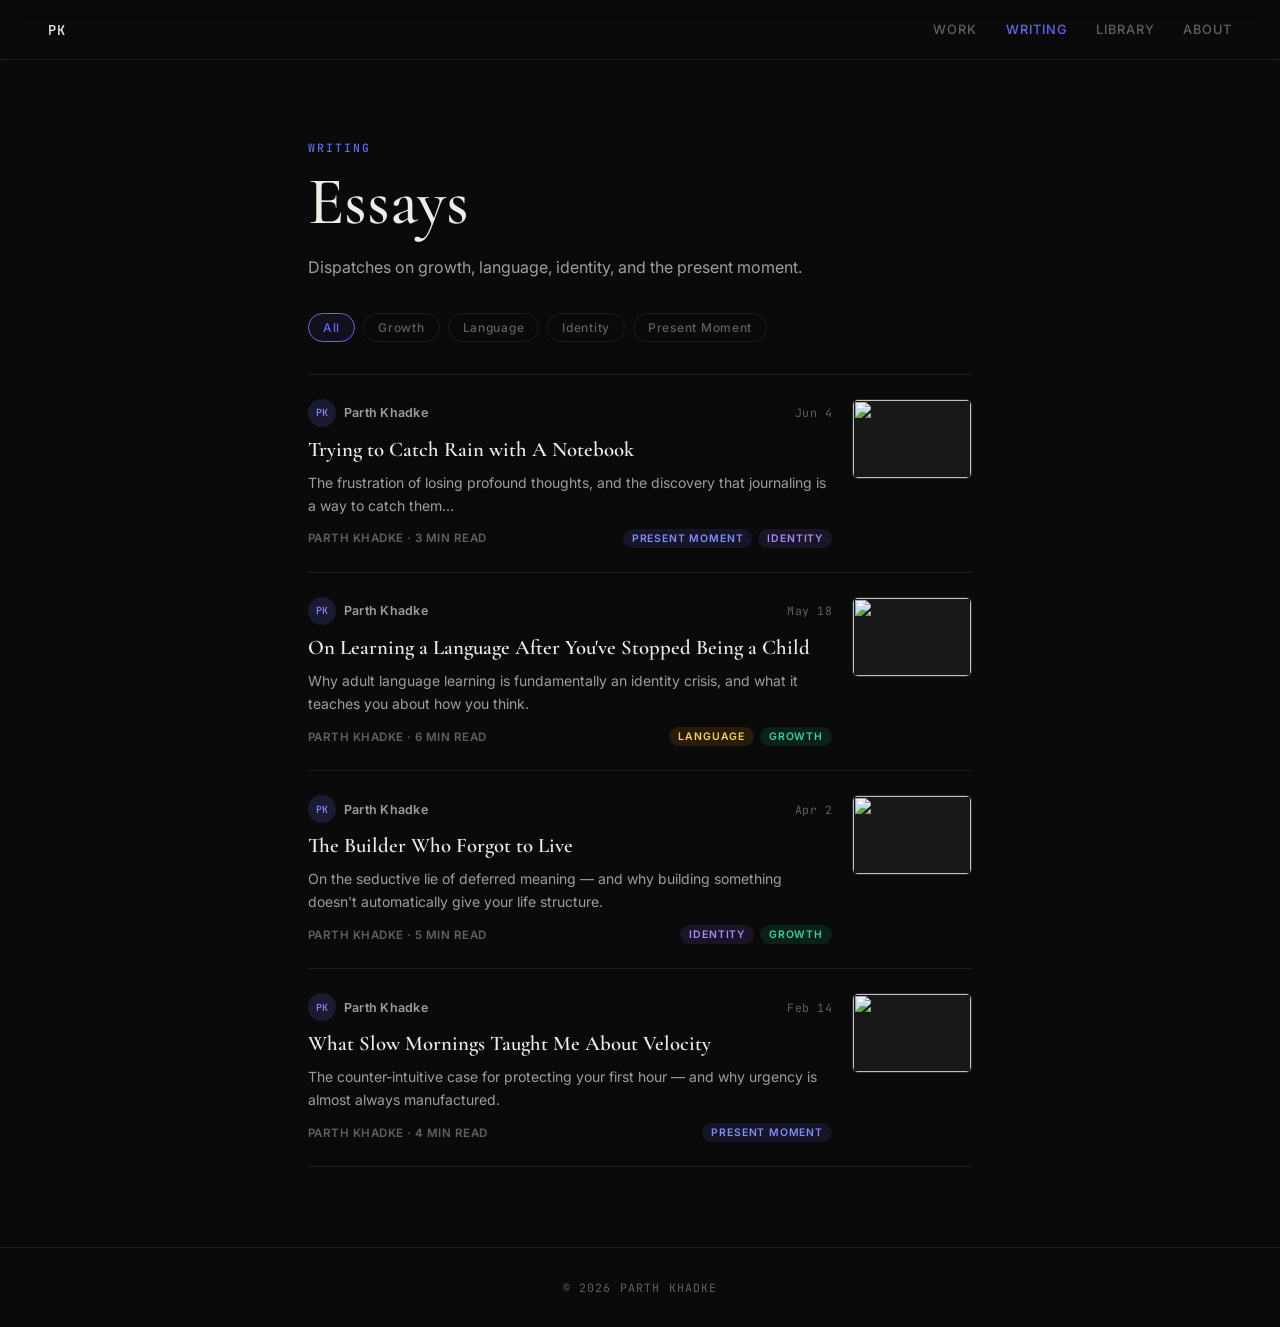
==== essays.html @ c7a2b10d "final v1 commit with assets" ====
<!DOCTYPE html>
<html lang="en">
<head>
    <meta charset="UTF-8">
    <meta name="viewport" content="width=device-width, initial-scale=1.0">
    <meta name="description" content="Essays by Parth Khadke — thoughts on growth, language, identity, and the present moment.">
    <title>Essays | Parth Khadke</title>
    <link rel="preconnect" href="https://fonts.googleapis.com">
    <link rel="preconnect" href="https://fonts.gstatic.com" crossorigin>
    <link href="https://fonts.googleapis.com/css2?family=Cormorant+Garamond:ital,wght@0,400;0,500;0,600;1,400;1,500&family=Inter:wght@400;500;600&family=JetBrains+Mono:wght@400;500&display=swap" rel="stylesheet">
    <link rel="icon" type="image/png" href="../favicon.png">
    <link rel="stylesheet" href="css/essays.css">
</head>
<body>

    <!-- NAV -->
    <nav class="nav" aria-label="Site navigation">
        <a href="../index.html" class="nav-logo">PK</a>
        <div class="nav-links">
            <a href="../projects/index.html">Work</a>
            <a href="index.html" class="active">Writing</a>
            <a href="../library/index.html">Library</a>
            <a href="../index.html#about">About</a>
        </div>
    </nav>

    <!-- PAGE HEADER -->
    <header class="page-header">
        <p class="page-eyebrow">Writing</p>
        <h1 class="page-title">Essays</h1>
        <p class="page-subtitle">Dispatches on growth, language, identity, and the present moment.</p>
    </header>

    <!-- FILTER TAGS -->
    <div class="filter-bar" role="navigation" aria-label="Filter by topic">
        <button class="filter-btn active" data-filter="all">All</button>
        <button class="filter-btn" data-filter="growth">Growth</button>
        <button class="filter-btn" data-filter="language">Language</button>
        <button class="filter-btn" data-filter="identity">Identity</button>
        <button class="filter-btn" data-filter="present">Present Moment</button>
    </div>

    <!-- ESSAY LIST -->
    <main class="essay-list" id="essay-list" aria-label="Essays">

        <!-- Essay Card -->
        <article class="essay-card" data-tags="present identity">
            <div class="essay-card-body">
                <div class="essay-meta-top">
                    <div class="author-chip">
                        <div class="author-avatar" aria-hidden="true">PK</div>
                        <span class="author-name">Parth Khadke</span>
                    </div>
                    <time class="essay-date" datetime="2025-06-04">Jun 4</time>
                </div>
                <a href="/essays/writingtowrite.html" class="essay-link">
                    <h2 class="essay-title">Trying to Catch Rain with A Notebook</h2>
                    <p class="essay-excerpt">The frustration of losing profound thoughts, and the discovery that journaling is a way to catch them…</p>
                </a>
                <div class="essay-meta-bottom">
                    <span class="essay-byline">Parth Khadke · 3 min read</span>
                    <div class="essay-tags">
                        <span class="essay-tag tag-present">Present Moment</span>
                        <span class="essay-tag tag-identity">Identity</span>
                    </div>
                </div>
            </div>
            <a href="essay1.html" class="essay-card-thumb" tabindex="-1" aria-hidden="true">
                <img src="../assets/images/essay1-thumb.jpg" alt="" loading="lazy">
            </a>
        </article>

        <article class="essay-card" data-tags="growth language">
            <div class="essay-card-body">
                <div class="essay-meta-top">
                    <div class="author-chip">
                        <div class="author-avatar" aria-hidden="true">PK</div>
                        <span class="author-name">Parth Khadke</span>
                    </div>
                    <time class="essay-date" datetime="2025-05-18">May 18</time>
                </div>
                <a href="essay2.html" class="essay-link">
                    <h2 class="essay-title">On Learning a Language After You've Stopped Being a Child</h2>
                    <p class="essay-excerpt">Why adult language learning is fundamentally an identity crisis, and what it teaches you about how you think.</p>
                </a>
                <div class="essay-meta-bottom">
                    <span class="essay-byline">Parth Khadke · 6 min read</span>
                    <div class="essay-tags">
                        <span class="essay-tag tag-language">Language</span>
                        <span class="essay-tag tag-growth">Growth</span>
                    </div>
                </div>
            </div>
            <a href="essay2.html" class="essay-card-thumb" tabindex="-1" aria-hidden="true">
                <img src="../assets/images/essay2-thumb.jpg" alt="" loading="lazy">
            </a>
        </article>

        <article class="essay-card" data-tags="identity growth">
            <div class="essay-card-body">
                <div class="essay-meta-top">
                    <div class="author-chip">
                        <div class="author-avatar" aria-hidden="true">PK</div>
                        <span class="author-name">Parth Khadke</span>
                    </div>
                    <time class="essay-date" datetime="2025-04-02">Apr 2</time>
                </div>
                <a href="essay3.html" class="essay-link">
                    <h2 class="essay-title">The Builder Who Forgot to Live</h2>
                    <p class="essay-excerpt">On the seductive lie of deferred meaning — and why building something doesn't automatically give your life structure.</p>
                </a>
                <div class="essay-meta-bottom">
                    <span class="essay-byline">Parth Khadke · 5 min read</span>
                    <div class="essay-tags">
                        <span class="essay-tag tag-identity">Identity</span>
                        <span class="essay-tag tag-growth">Growth</span>
                    </div>
                </div>
            </div>
            <a href="essay3.html" class="essay-card-thumb" tabindex="-1" aria-hidden="true">
                <img src="../assets/images/essay3-thumb.jpg" alt="" loading="lazy">
            </a>
        </article>

        <article class="essay-card" data-tags="present">
            <div class="essay-card-body">
                <div class="essay-meta-top">
                    <div class="author-chip">
                        <div class="author-avatar" aria-hidden="true">PK</div>
                        <span class="author-name">Parth Khadke</span>
                    </div>
                    <time class="essay-date" datetime="2025-02-14">Feb 14</time>
                </div>
                <a href="essay4.html" class="essay-link">
                    <h2 class="essay-title">What Slow Mornings Taught Me About Velocity</h2>
                    <p class="essay-excerpt">The counter-intuitive case for protecting your first hour — and why urgency is almost always manufactured.</p>
                </a>
                <div class="essay-meta-bottom">
                    <span class="essay-byline">Parth Khadke · 4 min read</span>
                    <div class="essay-tags">
                        <span class="essay-tag tag-present">Present Moment</span>
                    </div>
                </div>
            </div>
            <a href="essay4.html" class="essay-card-thumb" tabindex="-1" aria-hidden="true">
                <img src="../assets/images/essay4-thumb.jpg" alt="" loading="lazy">
            </a>
        </article>

    </main>

    <!-- FOOTER -->
    <footer class="site-footer">
        <p class="footer-copy">&copy; 2026 Parth Khadke</p>
    </footer>

    <script>
        // Filter logic
        const filterBtns = document.querySelectorAll('.filter-btn');
        const cards = document.querySelectorAll('.essay-card');

        filterBtns.forEach(btn => {
            btn.addEventListener('click', () => {
                filterBtns.forEach(b => b.classList.remove('active'));
                btn.classList.add('active');

                const filter = btn.dataset.filter;
                cards.forEach(card => {
                    if (filter === 'all' || card.dataset.tags.includes(filter)) {
                        card.style.display = '';
                        requestAnimationFrame(() => card.classList.add('visible'));
                    } else {
                        card.classList.remove('visible');
                        card.style.display = 'none';
                    }
                });
            });
        });
    </script>
</body>
</html>
---- css/essays.css ----
/* ============================================================
   OBSIDIAN MANUSCRIPT — Essay CSS
   Covers: essays/index.html (listing) + essays/essay1.html (individual)
   Dark mode default · Light mode via [data-theme="light"]
   ============================================================ */

/* ── DESIGN TOKENS ── */
:root {
    /* Ground */
    --bg:            #0A0A0A;
    --bg-surface:    #111111;
    --bg-elevated:   #181818;
    --border:        rgba(255, 255, 255, 0.08);
    --border-hover:  rgba(255, 255, 255, 0.16);

    /* Text */
    --text-primary:  #F0EDE8;
    --text-secondary: rgba(240, 237, 232, 0.65);
    --text-muted:    rgba(240, 237, 232, 0.38);

    /* Accents — Writing domain is Indigo */
    --accent-indigo:  #6366F1;
    --accent-emerald: #10B981;
    --accent-amber:   #F59E0B;
    --accent-violet:  #8B5CF6;

    /* Tag chip colours */
    --tag-present-bg:   rgba(99, 102, 241, 0.12);
    --tag-present-text: #818CF8;
    --tag-identity-bg:  rgba(139, 92, 246, 0.12);
    --tag-identity-text: #A78BFA;
    --tag-growth-bg:    rgba(16, 185, 129, 0.12);
    --tag-growth-text:  #34D399;
    --tag-language-bg:  rgba(245, 158, 11, 0.12);
    --tag-language-text: #FCD34D;

    /* Avatar */
    --avatar-bg:  rgba(99, 102, 241, 0.18);
    --avatar-text: #818CF8;

    /* Typography */
    --font-display: 'Cormorant Garamond', Georgia, serif;
    --font-ui:      'Inter', system-ui, sans-serif;
    --font-mono:    'JetBrains Mono', 'Courier New', monospace;

    /* Layout */
    --nav-height: 60px;
    --essay-width: 680px;
    --page-pad: clamp(20px, 5vw, 48px);

    /* Motion */
    --ease: cubic-bezier(0.22, 1, 0.36, 1);
    --dur: 220ms;
}

/* ── LIGHT MODE OVERRIDES ── */
[data-theme="light"] {
    --bg:            #FAF9F6;
    --bg-surface:    #FFFFFF;
    --bg-elevated:   #F2F0EB;
    --border:        rgba(0, 0, 0, 0.08);
    --border-hover:  rgba(0, 0, 0, 0.18);

    --text-primary:  #1A1714;
    --text-secondary: rgba(26, 23, 20, 0.65);
    --text-muted:    rgba(26, 23, 20, 0.40);

    --tag-present-bg:    rgba(99, 102, 241, 0.10);
    --tag-present-text:  #4F46E5;
    --tag-identity-bg:   rgba(139, 92, 246, 0.10);
    --tag-identity-text: #7C3AED;
    --tag-growth-bg:     rgba(16, 185, 129, 0.10);
    --tag-growth-text:   #059669;
    --tag-language-bg:   rgba(245, 158, 11, 0.10);
    --tag-language-text: #B45309;

    --avatar-bg:   rgba(99, 102, 241, 0.10);
    --avatar-text: #4F46E5;
}

/* ── RESET & BASE ── */
*, *::before, *::after { box-sizing: border-box; margin: 0; }

html {
    background: var(--bg);
    color: var(--text-primary);
    font-family: var(--font-ui);
    -webkit-font-smoothing: antialiased;
    scroll-behavior: smooth;
    transition: background 300ms var(--ease), color 300ms var(--ease);
}

body {
    min-height: 100vh;
    background: var(--bg);
    transition: background 300ms var(--ease);
}

/* ── NAVIGATION ── */
.nav {
    position: sticky;
    top: 0;
    z-index: 100;
    height: var(--nav-height);
    padding: 0 var(--page-pad);
    display: flex;
    align-items: center;
    gap: 32px;
    background: color-mix(in srgb, var(--bg) 80%, transparent);
    backdrop-filter: blur(12px);
    -webkit-backdrop-filter: blur(12px);
    border-bottom: 1px solid var(--border);
    transition: background 300ms var(--ease), border-color 300ms var(--ease);
}

.nav-logo {
    font-family: var(--font-mono);
    font-size: 0.85rem;
    font-weight: 500;
    letter-spacing: 0.06em;
    color: var(--text-primary);
    text-decoration: none;
    margin-right: auto;
    transition: color var(--dur) var(--ease);
}
.nav-logo:hover { color: var(--accent-indigo); }

.nav-links {
    display: flex;
    gap: 28px;
    align-items: center;
}

.nav-links a {
    font-size: 0.8rem;
    font-weight: 500;
    letter-spacing: 0.08em;
    text-transform: uppercase;
    color: var(--text-muted);
    text-decoration: none;
    transition: color var(--dur) var(--ease);
}
.nav-links a:hover,
.nav-links a.active { color: var(--text-primary); }
.nav-links a.active {
    color: var(--accent-indigo);
}

/* ── THEME TOGGLE ── */
.theme-toggle {
    width: 36px;
    height: 36px;
    border: 1px solid var(--border);
    border-radius: 50%;
    background: var(--bg-surface);
    color: var(--text-secondary);
    cursor: pointer;
    display: grid;
    place-items: center;
    margin-left: 8px;
    transition:
        border-color var(--dur) var(--ease),
        background var(--dur) var(--ease),
        color var(--dur) var(--ease),
        transform var(--dur) var(--ease);
}
.theme-toggle:hover {
    border-color: var(--border-hover);
    color: var(--text-primary);
    transform: rotate(12deg);
}
.theme-toggle:focus-visible {
    outline: 2px solid var(--accent-indigo);
    outline-offset: 3px;
}

/* Show/hide the right icon per theme */
[data-theme="dark"]  .theme-icon--dark  { display: none; }
[data-theme="dark"]  .theme-icon--light { display: block; }
[data-theme="light"] .theme-icon--dark  { display: block; }
[data-theme="light"] .theme-icon--light { display: none; }

/* ── PAGE HEADER (listing page) ── */
.page-header {
    max-width: 760px;
    margin: clamp(40px, 8vw, 80px) auto 0;
    padding: 0 var(--page-pad);
}

.page-eyebrow {
    font-family: var(--font-mono);
    font-size: 0.72rem;
    font-weight: 500;
    letter-spacing: 0.18em;
    text-transform: uppercase;
    color: var(--accent-indigo);
    margin-bottom: 12px;
}

.page-title {
    font-family: var(--font-display);
    font-size: clamp(2.4rem, 6vw, 4.2rem);
    font-weight: 500;
    line-height: 1.05;
    color: var(--text-primary);
    margin-bottom: 16px;
}

.page-subtitle {
    font-size: 1rem;
    color: var(--text-secondary);
    line-height: 1.7;
    max-width: 520px;
}

/* ── FILTER BAR ── */
.filter-bar {
    max-width: 760px;
    margin: 32px auto 0;
    padding: 0 var(--page-pad);
    display: flex;
    flex-wrap: wrap;
    gap: 8px;
}

.filter-btn {
    font-family: var(--font-ui);
    font-size: 0.75rem;
    font-weight: 500;
    letter-spacing: 0.06em;
    padding: 6px 14px;
    border-radius: 100px;
    border: 1px solid var(--border);
    background: transparent;
    color: var(--text-muted);
    cursor: pointer;
    transition:
        border-color var(--dur) var(--ease),
        color var(--dur) var(--ease),
        background var(--dur) var(--ease);
}
.filter-btn:hover {
    border-color: var(--border-hover);
    color: var(--text-primary);
}
.filter-btn.active {
    border-color: var(--accent-indigo);
    color: var(--accent-indigo);
    background: rgba(99, 102, 241, 0.08);
}

/* ── ESSAY LIST ── */
.essay-list {
    max-width: 760px;
    margin: 32px auto 80px;
    padding: 0 var(--page-pad);
    display: flex;
    flex-direction: column;
    gap: 0;
}

/* ── ESSAY CARD (Substack-style) ── */
.essay-card {
    display: flex;
    justify-content: space-between;
    align-items: flex-start;
    gap: 20px;
    padding: 24px 0;
    border-bottom: 1px solid var(--border);
    transition: border-color var(--dur) var(--ease);
}
.essay-card:first-child { border-top: 1px solid var(--border); }

.essay-card-body {
    flex: 1;
    min-width: 0;
    display: flex;
    flex-direction: column;
    gap: 10px;
}

.essay-meta-top {
    display: flex;
    align-items: center;
    justify-content: space-between;
    gap: 12px;
}

.author-chip {
    display: flex;
    align-items: center;
    gap: 8px;
}

.author-avatar {
    width: 28px;
    height: 28px;
    border-radius: 50%;
    background: var(--avatar-bg);
    color: var(--avatar-text);
    font-family: var(--font-mono);
    font-size: 0.62rem;
    font-weight: 500;
    display: grid;
    place-items: center;
    letter-spacing: 0.04em;
    flex-shrink: 0;
}

.author-name {
    font-size: 0.78rem;
    font-weight: 600;
    color: var(--text-secondary);
    letter-spacing: 0.02em;
}

.essay-date {
    font-family: var(--font-mono);
    font-size: 0.72rem;
    color: var(--text-muted);
    letter-spacing: 0.04em;
    white-space: nowrap;
}

.essay-link {
    text-decoration: none;
    display: flex;
    flex-direction: column;
    gap: 8px;
}

.essay-title {
    font-family: var(--font-display);
    font-size: clamp(1.05rem, 2.2vw, 1.3rem);
    font-weight: 600;
    line-height: 1.25;
    color: var(--text-primary);
    transition: color var(--dur) var(--ease);
}
.essay-link:hover .essay-title { color: var(--accent-indigo); }

.essay-excerpt {
    font-size: 0.875rem;
    line-height: 1.65;
    color: var(--text-secondary);
}

.essay-meta-bottom {
    display: flex;
    align-items: center;
    justify-content: space-between;
    flex-wrap: wrap;
    gap: 8px;
    margin-top: 2px;
}

.essay-byline {
    font-size: 0.72rem;
    font-weight: 600;
    color: var(--text-muted);
    letter-spacing: 0.04em;
    text-transform: uppercase;
}

.essay-tags {
    display: flex;
    flex-wrap: wrap;
    gap: 6px;
}

.essay-tag {
    font-size: 0.65rem;
    font-weight: 600;
    letter-spacing: 0.08em;
    text-transform: uppercase;
    padding: 3px 9px;
    border-radius: 100px;
}

.tag-present  { background: var(--tag-present-bg);  color: var(--tag-present-text);  }
.tag-identity { background: var(--tag-identity-bg); color: var(--tag-identity-text); }
.tag-growth   { background: var(--tag-growth-bg);   color: var(--tag-growth-text);   }
.tag-language { background: var(--tag-language-bg); color: var(--tag-language-text); }

/* ── THUMBNAIL ── */
.essay-card-thumb {
    flex-shrink: 0;
    width: 120px;
    height: 80px;
    border-radius: 6px;
    overflow: hidden;
    border: 1px solid var(--border);
    display: block;
    background: var(--bg-elevated);
    transition: border-color var(--dur) var(--ease), opacity var(--dur) var(--ease);
}
.essay-card-thumb:hover { opacity: 0.85; }
.essay-card-thumb img {
    width: 100%;
    height: 100%;
    object-fit: cover;
    display: block;
}

/* ── INDIVIDUAL ESSAY PAGE ── */
.essay-page {
    max-width: var(--essay-width);
    margin: 0 auto;
    padding: clamp(32px, 6vw, 64px) var(--page-pad);
}

/* Essay Header */
.essay-header {
    margin-bottom: 32px;
}

.essay-tags-inline {
    display: flex;
    flex-wrap: wrap;
    gap: 6px;
    margin-bottom: 20px;
}

.essay-headline {
    font-family: var(--font-display);
    font-size: clamp(2rem, 5.5vw, 3.2rem);
    font-weight: 500;
    line-height: 1.1;
    color: var(--text-primary);
    margin-bottom: 16px;
    letter-spacing: -0.01em;
}

.essay-deck {
    font-size: 1.05rem;
    line-height: 1.7;
    color: var(--text-secondary);
    margin-bottom: 24px;
    font-style: italic;
    font-family: var(--font-display);
}

.essay-author-row {
    display: flex;
    align-items: center;
    gap: 10px;
}

.essay-author-info {
    display: flex;
    align-items: center;
    flex-wrap: wrap;
    gap: 6px;
    font-size: 0.8rem;
    color: var(--text-muted);
}

.essay-author-name {
    font-weight: 600;
    color: var(--text-secondary);
}

.essay-author-sep { color: var(--text-muted); }

.essay-read-time {
    font-family: var(--font-mono);
    font-size: 0.72rem;
    color: var(--text-muted);
}

/* Hero image */
.essay-hero-figure {
    margin: 0 0 40px;
    border-radius: 8px;
    overflow: hidden;
    border: 1px solid var(--border);
    background: var(--bg-elevated);
}

.essay-hero-img {
    width: 100%;
    height: clamp(200px, 40vw, 380px);
    object-fit: cover;
    display: block;
}

/* Essay Body — Typography */
.essay-body {
    font-family: var(--font-display);
    font-size: clamp(1.05rem, 1.8vw, 1.2rem);
    line-height: 1.85;
    color: var(--text-primary);
    transition: color 300ms var(--ease);
}

.essay-body p {
    margin-bottom: 1.6em;
}

/* Drop cap on first paragraph */
.essay-dropcap::first-letter {
    font-family: var(--font-display);
    font-size: 4.2em;
    font-weight: 600;
    line-height: 0.78;
    float: left;
    margin-right: 0.07em;
    margin-top: 0.1em;
    color: var(--accent-indigo);
}

.essay-body h2 {
    font-family: var(--font-display);
    font-size: clamp(1.3rem, 2.8vw, 1.7rem);
    font-weight: 600;
    line-height: 1.2;
    color: var(--text-primary);
    margin: 2.4em 0 0.8em;
    letter-spacing: -0.01em;
}

.essay-body em {
    font-style: italic;
    color: inherit;
}

.essay-body strong {
    font-weight: 600;
    color: var(--text-primary);
}

/* Blockquote */
.essay-blockquote {
    margin: 2em 0;
    padding: 0 0 0 24px;
    border-left: 2px solid var(--accent-indigo);
}

.essay-blockquote p {
    font-family: var(--font-display);
    font-size: clamp(1.1rem, 2vw, 1.3rem);
    font-style: italic;
    line-height: 1.65;
    color: var(--text-secondary);
    margin-bottom: 0;
}

/* ── ESSAY FOOTER ── */
.essay-footer {
    margin-top: 60px;
}

.essay-divider {
    height: 1px;
    background: linear-gradient(90deg, var(--accent-indigo), transparent);
    margin-bottom: 32px;
    opacity: 0.4;
}

.essay-nav-links {
    display: flex;
    justify-content: space-between;
    align-items: center;
    flex-wrap: wrap;
    gap: 16px;
}

.essay-back,
.essay-next {
    font-size: 0.8rem;
    font-weight: 600;
    letter-spacing: 0.06em;
    text-transform: uppercase;
    color: var(--text-muted);
    text-decoration: none;
    transition: color var(--dur) var(--ease);
}
.essay-back:hover,
.essay-next:hover { color: var(--accent-indigo); }

/* ── SITE FOOTER ── */
.site-footer {
    padding: 32px var(--page-pad);
    border-top: 1px solid var(--border);
    text-align: center;
    transition: border-color 300ms var(--ease);
}

.footer-copy {
    font-family: var(--font-mono);
    font-size: 0.72rem;
    color: var(--text-muted);
    letter-spacing: 0.1em;
    text-transform: uppercase;
}

/* ── REDUCED MOTION ── */
@media (prefers-reduced-motion: reduce) {
    *, *::before, *::after {
        transition-duration: 1ms !important;
        animation-duration: 1ms !important;
    }
}

/* ── RESPONSIVE ── */
@media (max-width: 640px) {
    .essay-card {
        flex-direction: column-reverse;
        gap: 12px;
    }

    .essay-card-thumb {
        width: 100%;
        height: 160px;
    }

    .nav-links {
        gap: 16px;
    }

    .essay-author-row {
        flex-wrap: wrap;
    }
}

@media (max-width: 480px) {
    .nav-links a { display: none; }
    .nav-links a.active { display: block; }
}
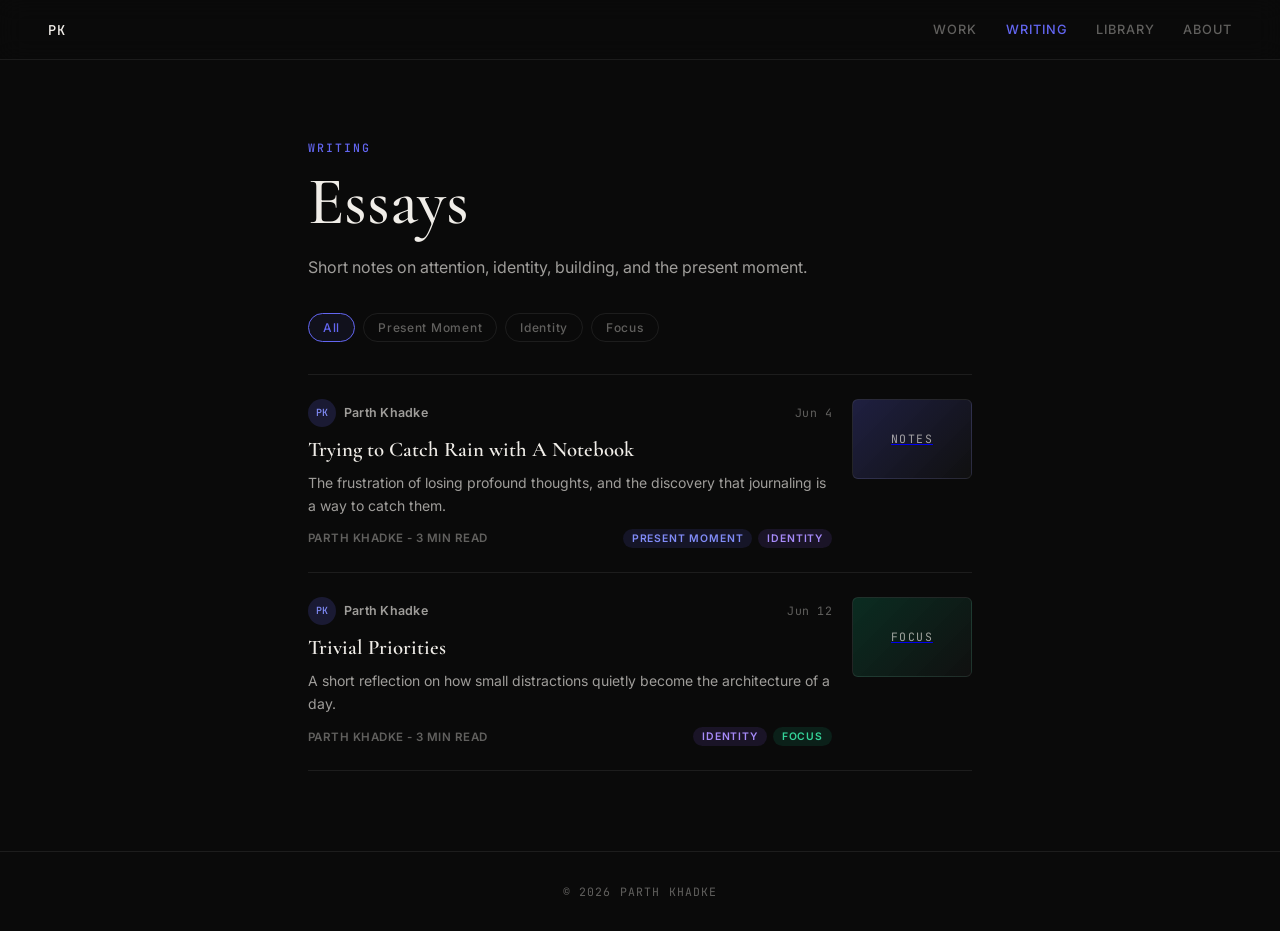
==== commit c269d812: "v2 with codex fixes" ====
--- a/essays.html
+++ b/essays.html
@@ -3,47 +3,39 @@
 <head>
     <meta charset="UTF-8">
     <meta name="viewport" content="width=device-width, initial-scale=1.0">
-    <meta name="description" content="Essays by Parth Khadke — thoughts on growth, language, identity, and the present moment.">
+    <meta name="description" content="Essays by Parth Khadke.">
     <title>Essays | Parth Khadke</title>
     <link rel="preconnect" href="https://fonts.googleapis.com">
     <link rel="preconnect" href="https://fonts.gstatic.com" crossorigin>
     <link href="https://fonts.googleapis.com/css2?family=Cormorant+Garamond:ital,wght@0,400;0,500;0,600;1,400;1,500&family=Inter:wght@400;500;600&family=JetBrains+Mono:wght@400;500&display=swap" rel="stylesheet">
-    <link rel="icon" type="image/png" href="../favicon.png">
+    <link rel="icon" type="image/png" href="favicon.png">
     <link rel="stylesheet" href="css/essays.css">
 </head>
 <body>
-
-    <!-- NAV -->
     <nav class="nav" aria-label="Site navigation">
-        <a href="../index.html" class="nav-logo">PK</a>
+        <a href="index.html" class="nav-logo">PK</a>
         <div class="nav-links">
-            <a href="../projects/index.html">Work</a>
-            <a href="index.html" class="active">Writing</a>
-            <a href="../library/index.html">Library</a>
-            <a href="../index.html#about">About</a>
+            <a href="projects.html">Work</a>
+            <a href="essays.html" class="active">Writing</a>
+            <a href="library.html">Library</a>
+            <a href="about.html">About</a>
         </div>
     </nav>
 
-    <!-- PAGE HEADER -->
     <header class="page-header">
         <p class="page-eyebrow">Writing</p>
         <h1 class="page-title">Essays</h1>
-        <p class="page-subtitle">Dispatches on growth, language, identity, and the present moment.</p>
+        <p class="page-subtitle">Short notes on attention, identity, building, and the present moment.</p>
     </header>
 
-    <!-- FILTER TAGS -->
     <div class="filter-bar" role="navigation" aria-label="Filter by topic">
         <button class="filter-btn active" data-filter="all">All</button>
-        <button class="filter-btn" data-filter="growth">Growth</button>
-        <button class="filter-btn" data-filter="language">Language</button>
+        <button class="filter-btn" data-filter="present">Present Moment</button>
         <button class="filter-btn" data-filter="identity">Identity</button>
-        <button class="filter-btn" data-filter="present">Present Moment</button>
+        <button class="filter-btn" data-filter="focus">Focus</button>
     </div>
 
-    <!-- ESSAY LIST -->
     <main class="essay-list" id="essay-list" aria-label="Essays">
-
-        <!-- Essay Card -->
         <article class="essay-card" data-tags="present identity">
             <div class="essay-card-body">
                 <div class="essay-meta-top">
@@ -53,129 +45,69 @@
                     </div>
                     <time class="essay-date" datetime="2025-06-04">Jun 4</time>
                 </div>
-                <a href="/essays/writingtowrite.html" class="essay-link">
+                <a href="essays/writingtowrite.html" class="essay-link">
                     <h2 class="essay-title">Trying to Catch Rain with A Notebook</h2>
-                    <p class="essay-excerpt">The frustration of losing profound thoughts, and the discovery that journaling is a way to catch them…</p>
+                    <p class="essay-excerpt">The frustration of losing profound thoughts, and the discovery that journaling is a way to catch them.</p>
                 </a>
                 <div class="essay-meta-bottom">
-                    <span class="essay-byline">Parth Khadke · 3 min read</span>
+                    <span class="essay-byline">Parth Khadke - 3 min read</span>
                     <div class="essay-tags">
                         <span class="essay-tag tag-present">Present Moment</span>
                         <span class="essay-tag tag-identity">Identity</span>
                     </div>
                 </div>
             </div>
-            <a href="essay1.html" class="essay-card-thumb" tabindex="-1" aria-hidden="true">
-                <img src="../assets/images/essay1-thumb.jpg" alt="" loading="lazy">
+            <a href="essays/writingtowrite.html" class="essay-card-thumb essay-card-thumb--notebook" tabindex="-1" aria-hidden="true">
+                <span>Notes</span>
             </a>
         </article>
 
-        <article class="essay-card" data-tags="growth language">
+        <article class="essay-card" data-tags="focus identity">
             <div class="essay-card-body">
                 <div class="essay-meta-top">
                     <div class="author-chip">
                         <div class="author-avatar" aria-hidden="true">PK</div>
                         <span class="author-name">Parth Khadke</span>
                     </div>
-                    <time class="essay-date" datetime="2025-05-18">May 18</time>
+                    <time class="essay-date" datetime="2025-06-12">Jun 12</time>
                 </div>
-                <a href="essay2.html" class="essay-link">
-                    <h2 class="essay-title">On Learning a Language After You've Stopped Being a Child</h2>
-                    <p class="essay-excerpt">Why adult language learning is fundamentally an identity crisis, and what it teaches you about how you think.</p>
+                <a href="essays/trivial-priorities.html" class="essay-link">
+                    <h2 class="essay-title">Trivial Priorities</h2>
+                    <p class="essay-excerpt">A short reflection on how small distractions quietly become the architecture of a day.</p>
                 </a>
                 <div class="essay-meta-bottom">
-                    <span class="essay-byline">Parth Khadke · 6 min read</span>
+                    <span class="essay-byline">Parth Khadke - 3 min read</span>
                     <div class="essay-tags">
-                        <span class="essay-tag tag-language">Language</span>
-                        <span class="essay-tag tag-growth">Growth</span>
+                        <span class="essay-tag tag-identity">Identity</span>
+                        <span class="essay-tag tag-growth">Focus</span>
                     </div>
                 </div>
             </div>
-            <a href="essay2.html" class="essay-card-thumb" tabindex="-1" aria-hidden="true">
-                <img src="../assets/images/essay2-thumb.jpg" alt="" loading="lazy">
+            <a href="essays/trivial-priorities.html" class="essay-card-thumb essay-card-thumb--priorities" tabindex="-1" aria-hidden="true">
+                <span>Focus</span>
             </a>
         </article>
-
-        <article class="essay-card" data-tags="identity growth">
-            <div class="essay-card-body">
-                <div class="essay-meta-top">
-                    <div class="author-chip">
-                        <div class="author-avatar" aria-hidden="true">PK</div>
-                        <span class="author-name">Parth Khadke</span>
-                    </div>
-                    <time class="essay-date" datetime="2025-04-02">Apr 2</time>
-                </div>
-                <a href="essay3.html" class="essay-link">
-                    <h2 class="essay-title">The Builder Who Forgot to Live</h2>
-                    <p class="essay-excerpt">On the seductive lie of deferred meaning — and why building something doesn't automatically give your life structure.</p>
-                </a>
-                <div class="essay-meta-bottom">
-                    <span class="essay-byline">Parth Khadke · 5 min read</span>
-                    <div class="essay-tags">
-                        <span class="essay-tag tag-identity">Identity</span>
-                        <span class="essay-tag tag-growth">Growth</span>
-                    </div>
-                </div>
-            </div>
-            <a href="essay3.html" class="essay-card-thumb" tabindex="-1" aria-hidden="true">
-                <img src="../assets/images/essay3-thumb.jpg" alt="" loading="lazy">
-            </a>
-        </article>
-
-        <article class="essay-card" data-tags="present">
-            <div class="essay-card-body">
-                <div class="essay-meta-top">
-                    <div class="author-chip">
-                        <div class="author-avatar" aria-hidden="true">PK</div>
-                        <span class="author-name">Parth Khadke</span>
-                    </div>
-                    <time class="essay-date" datetime="2025-02-14">Feb 14</time>
-                </div>
-                <a href="essay4.html" class="essay-link">
-                    <h2 class="essay-title">What Slow Mornings Taught Me About Velocity</h2>
-                    <p class="essay-excerpt">The counter-intuitive case for protecting your first hour — and why urgency is almost always manufactured.</p>
-                </a>
-                <div class="essay-meta-bottom">
-                    <span class="essay-byline">Parth Khadke · 4 min read</span>
-                    <div class="essay-tags">
-                        <span class="essay-tag tag-present">Present Moment</span>
-                    </div>
-                </div>
-            </div>
-            <a href="essay4.html" class="essay-card-thumb" tabindex="-1" aria-hidden="true">
-                <img src="../assets/images/essay4-thumb.jpg" alt="" loading="lazy">
-            </a>
-        </article>
-
     </main>
 
-    <!-- FOOTER -->
     <footer class="site-footer">
         <p class="footer-copy">&copy; 2026 Parth Khadke</p>
     </footer>
 
     <script>
-        // Filter logic
         const filterBtns = document.querySelectorAll('.filter-btn');
         const cards = document.querySelectorAll('.essay-card');
 
-        filterBtns.forEach(btn => {
+        filterBtns.forEach((btn) => {
             btn.addEventListener('click', () => {
-                filterBtns.forEach(b => b.classList.remove('active'));
+                filterBtns.forEach((b) => b.classList.remove('active'));
                 btn.classList.add('active');
 
                 const filter = btn.dataset.filter;
-                cards.forEach(card => {
-                    if (filter === 'all' || card.dataset.tags.includes(filter)) {
-                        card.style.display = '';
-                        requestAnimationFrame(() => card.classList.add('visible'));
-                    } else {
-                        card.classList.remove('visible');
-                        card.style.display = 'none';
-                    }
+                cards.forEach((card) => {
+                    card.style.display = filter === 'all' || card.dataset.tags.includes(filter) ? '' : 'none';
                 });
             });
         });
     </script>
 </body>
-</html>+</html>
--- a/css/essays.css
+++ b/css/essays.css
@@ -395,6 +395,23 @@
     transition: border-color var(--dur) var(--ease), opacity var(--dur) var(--ease);
 }
 .essay-card-thumb:hover { opacity: 0.85; }
+.essay-card-thumb span {
+    width: 100%;
+    height: 100%;
+    display: grid;
+    place-items: center;
+    font-family: var(--font-mono);
+    font-size: 0.72rem;
+    letter-spacing: 0.12em;
+    text-transform: uppercase;
+    color: var(--text-secondary);
+}
+.essay-card-thumb--notebook {
+    background: linear-gradient(135deg, rgba(99, 102, 241, 0.24), rgba(17, 17, 17, 0.9));
+}
+.essay-card-thumb--priorities {
+    background: linear-gradient(135deg, rgba(16, 185, 129, 0.2), rgba(17, 17, 17, 0.9));
+}
 .essay-card-thumb img {
     width: 100%;
     height: 100%;
@@ -484,6 +501,30 @@
     display: block;
 }
 
+div.essay-hero-img {
+    display: grid;
+    place-items: center;
+    font-family: var(--font-mono);
+    font-size: 0.8rem;
+    letter-spacing: 0.16em;
+    text-transform: uppercase;
+    color: var(--text-secondary);
+}
+
+.essay-hero-img--notebook {
+    background:
+        linear-gradient(135deg, rgba(99, 102, 241, 0.28), transparent 55%),
+        repeating-linear-gradient(0deg, rgba(255, 255, 255, 0.06), rgba(255, 255, 255, 0.06) 1px, transparent 1px, transparent 28px),
+        var(--bg-elevated);
+}
+
+.essay-hero-img--priorities {
+    background:
+        linear-gradient(135deg, rgba(16, 185, 129, 0.26), transparent 55%),
+        linear-gradient(90deg, transparent 0 48%, rgba(255, 255, 255, 0.08) 48% 52%, transparent 52%),
+        var(--bg-elevated);
+}
+
 /* Essay Body — Typography */
 .essay-body {
     font-family: var(--font-display);
@@ -626,4 +667,4 @@
 @media (max-width: 480px) {
     .nav-links a { display: none; }
     .nav-links a.active { display: block; }
-}+}
